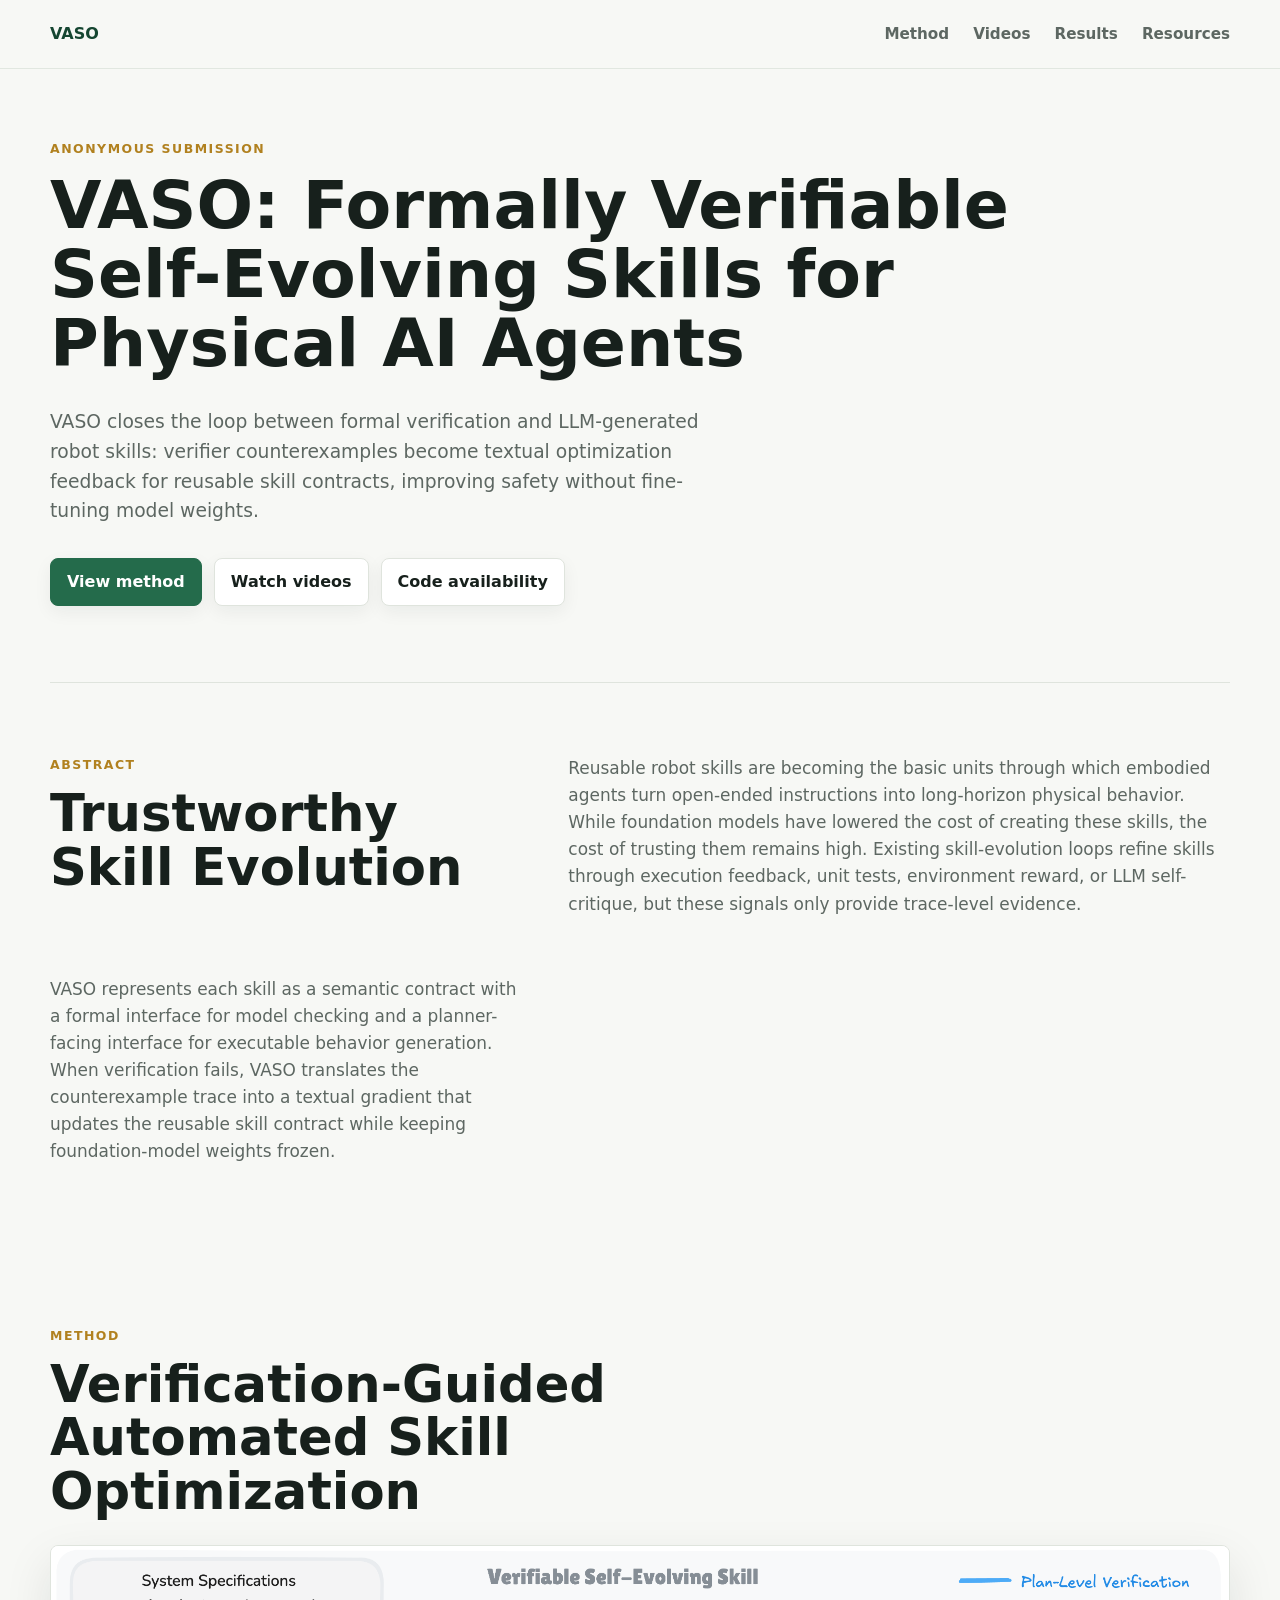
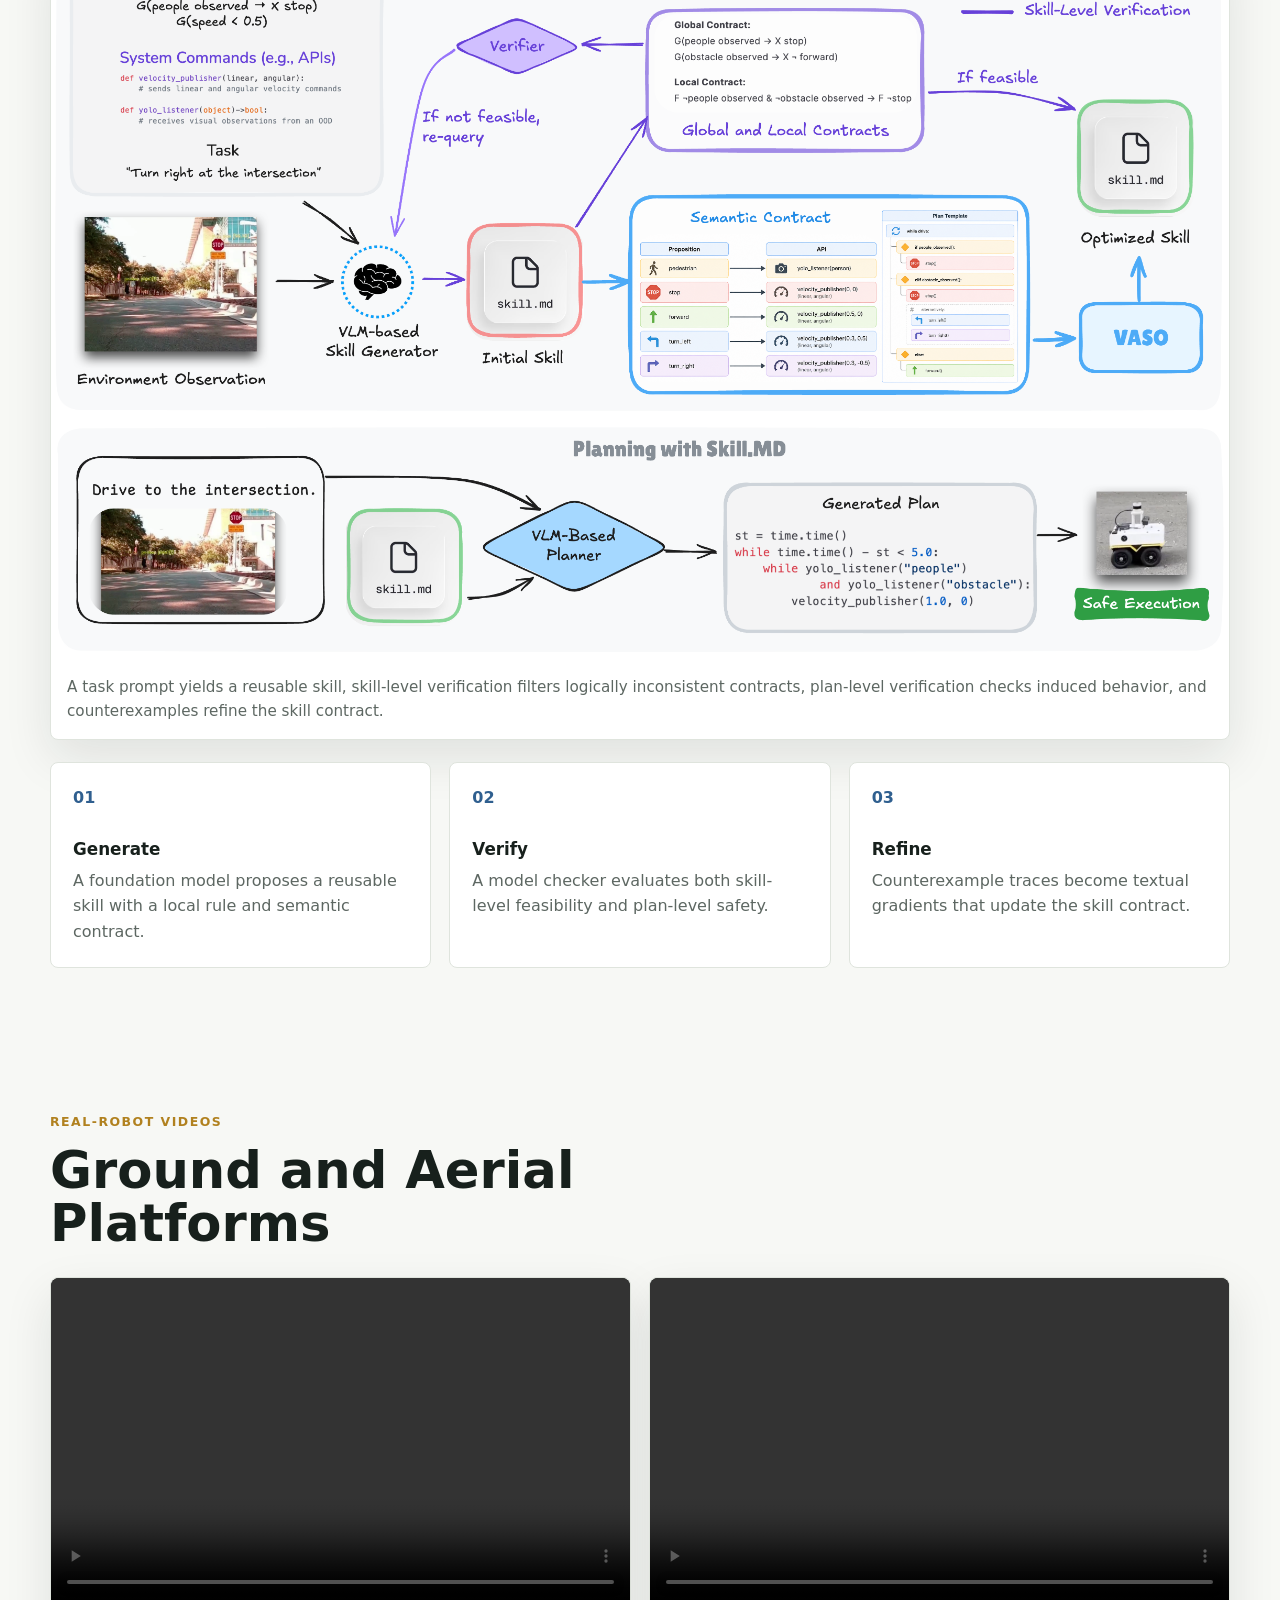
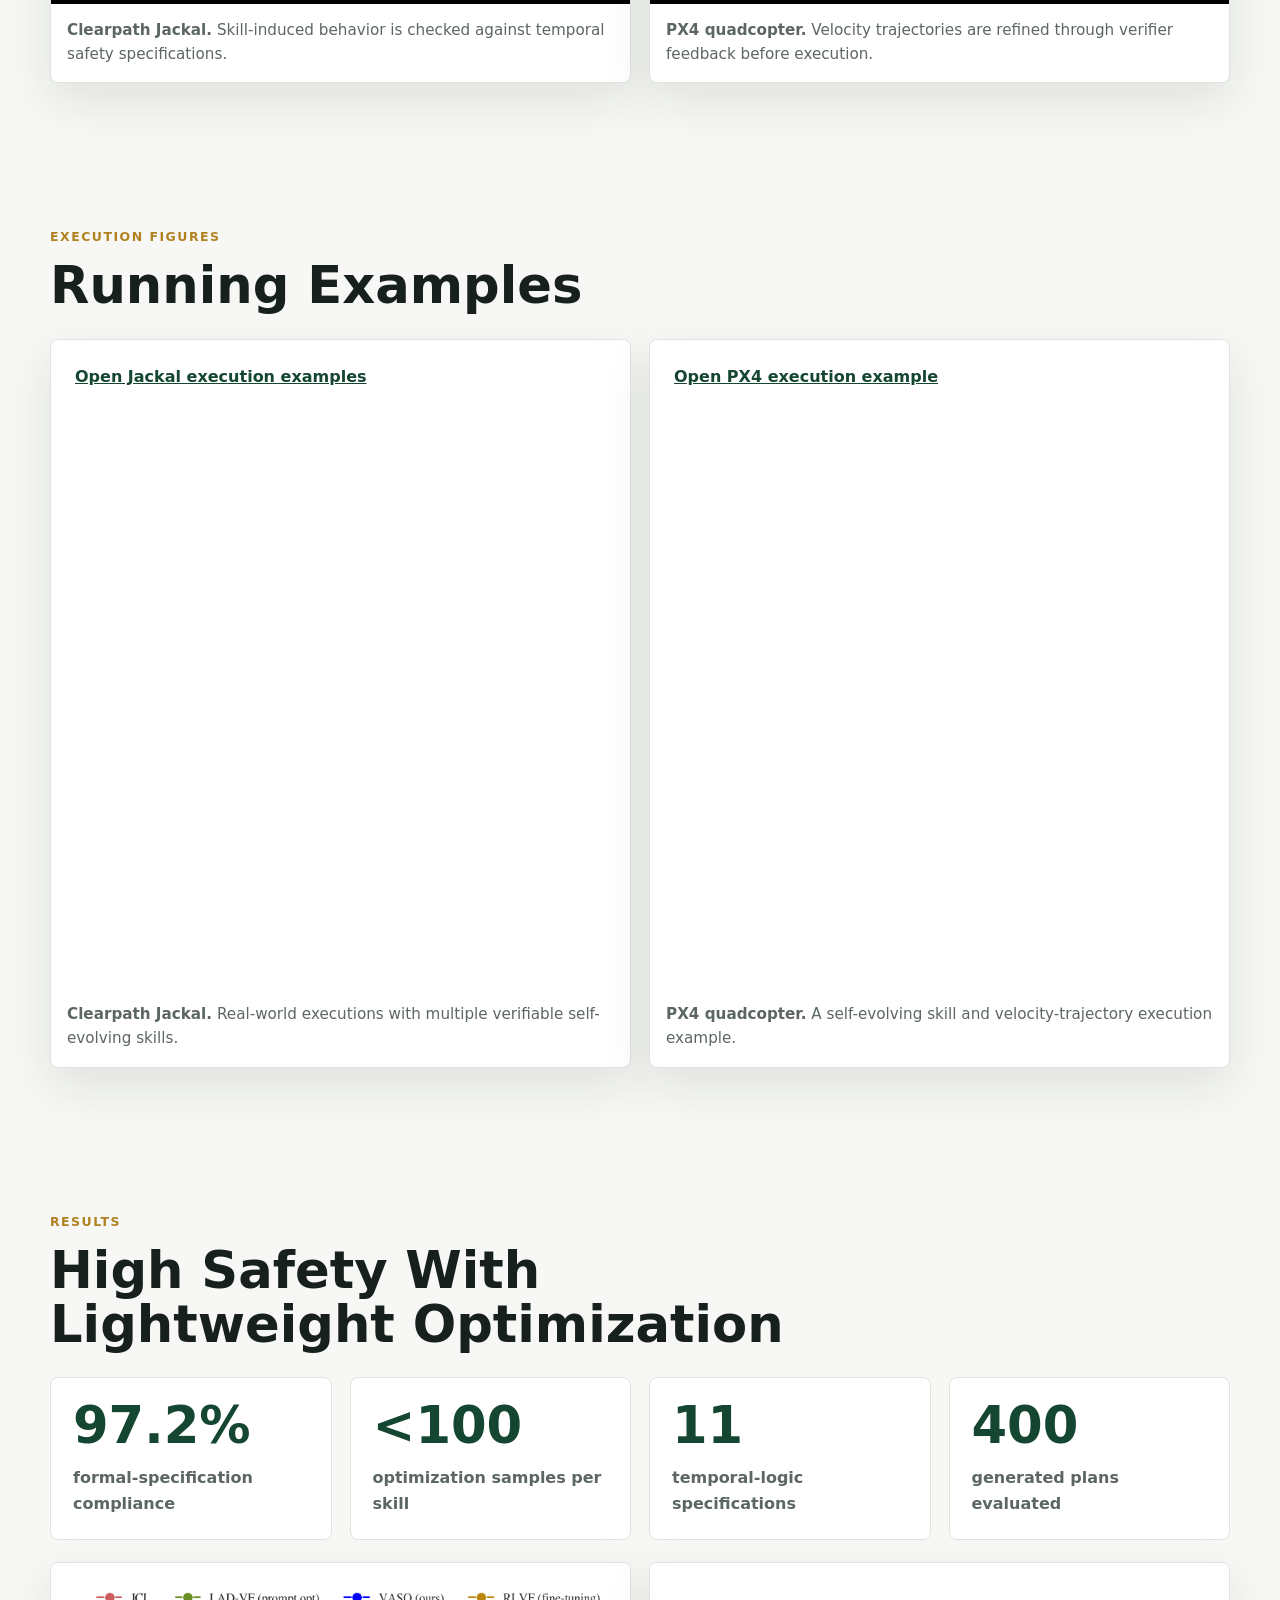
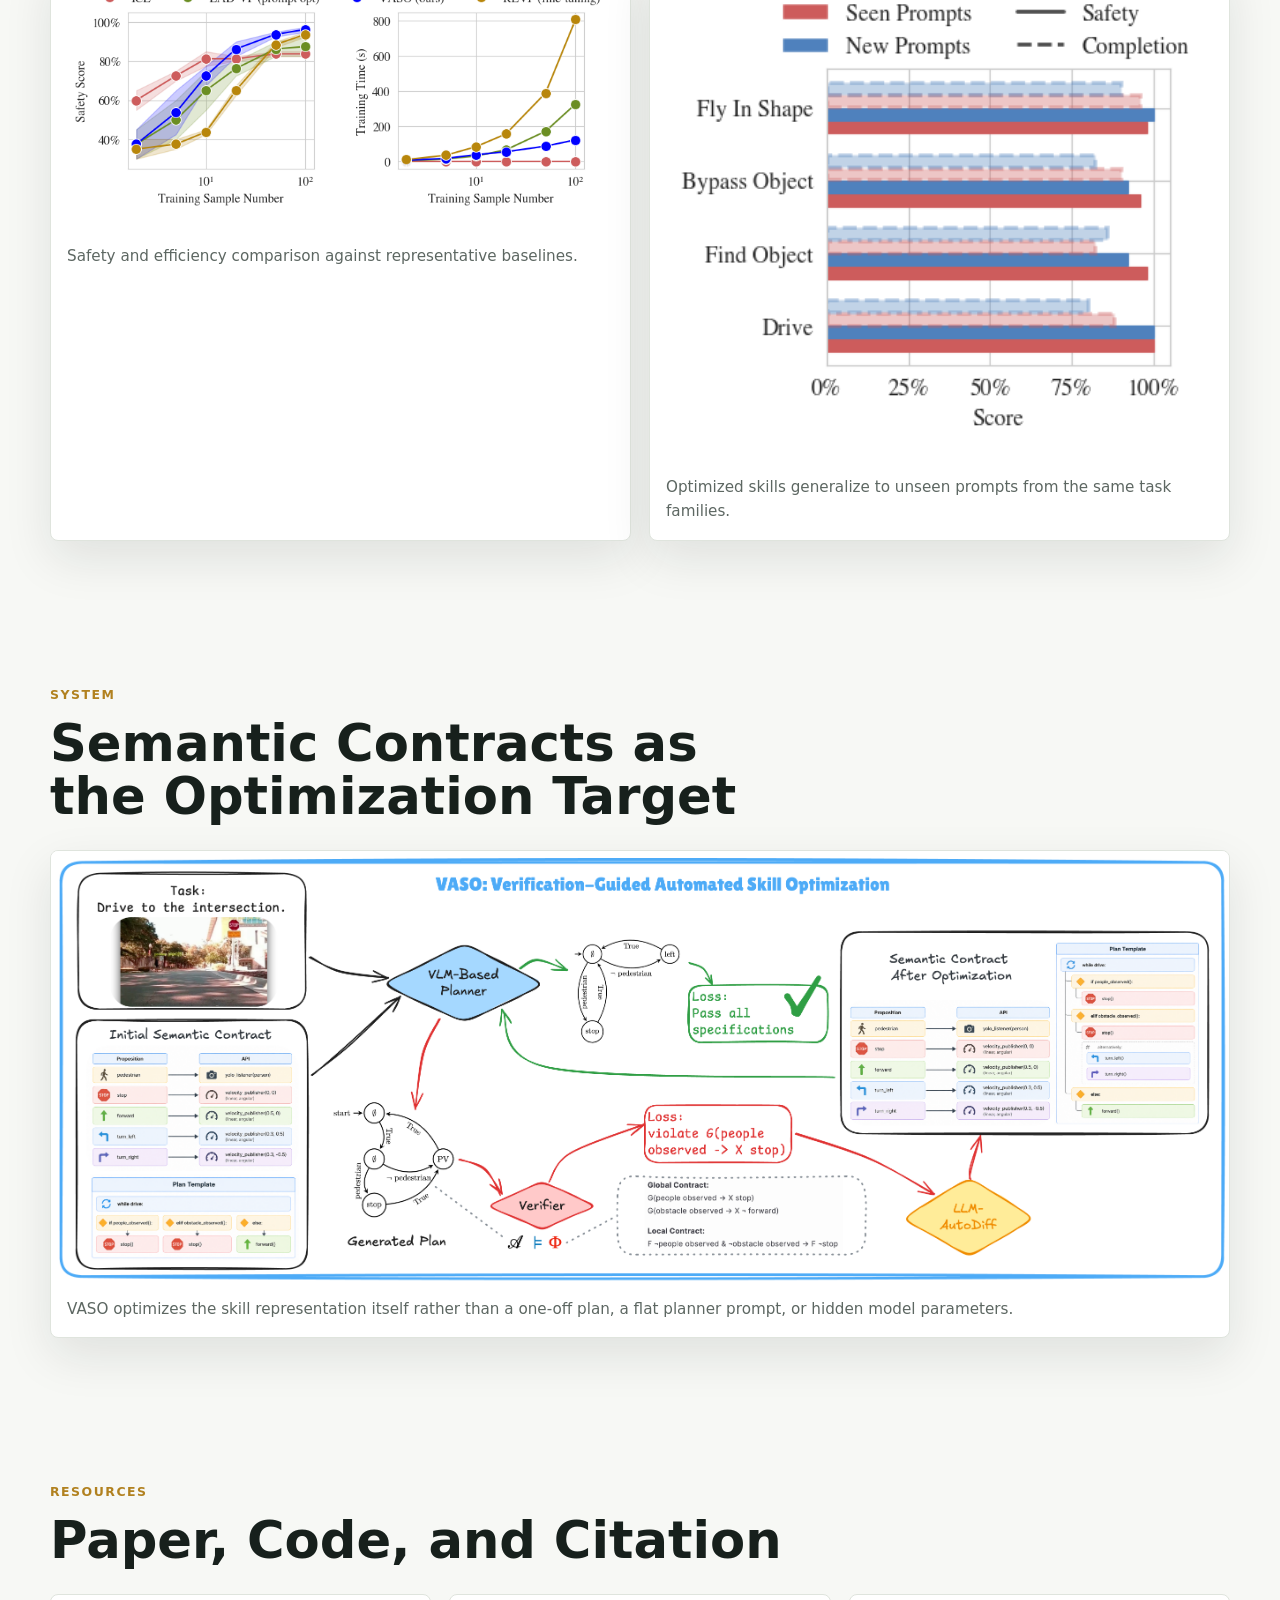
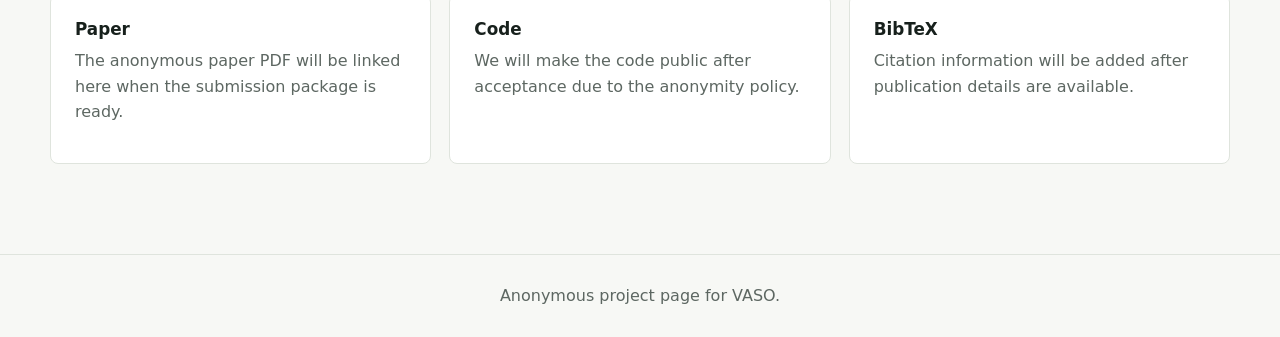
==== vaso-webpage/index.html @ 23abca08 "add vaso" ====
<!doctype html>
<html lang="en">
  <head>
    <meta charset="utf-8">
    <meta name="viewport" content="width=device-width, initial-scale=1">
    <meta name="description" content="Anonymous project page for VASO, a framework for formally verifiable self-evolving robot skills.">
    <title>VASO: Formally Verifiable Self-Evolving Skills</title>
    <link rel="stylesheet" href="styles.css">
  </head>
  <body>
    <header class="site-header">
      <nav class="nav" aria-label="Primary navigation">
        <a class="brand" href="#top">VASO</a>
        <div class="nav-links">
          <a href="#method">Method</a>
          <a href="#videos">Videos</a>
          <a href="#results">Results</a>
          <a href="#resources">Resources</a>
        </div>
      </nav>
    </header>

    <main id="top">
      <section class="hero section">
        <div class="hero-copy">
          <p class="eyebrow">Anonymous submission</p>
          <h1>VASO: Formally Verifiable Self-Evolving Skills for Physical AI Agents</h1>
          <p class="lead">
            VASO closes the loop between formal verification and LLM-generated robot skills:
            verifier counterexamples become textual optimization feedback for reusable skill
            contracts, improving safety without fine-tuning model weights.
          </p>
          <div class="actions" aria-label="Project resources">
            <a class="button primary" href="#method">View method</a>
            <a class="button" href="#videos">Watch videos</a>
            <a class="button" href="#resources">Code availability</a>
          </div>
        </div>
      </section>

      <section class="section abstract-section" aria-labelledby="abstract-title">
        <div class="section-heading">
          <p class="eyebrow">Abstract</p>
          <h2 id="abstract-title">Trustworthy Skill Evolution</h2>
        </div>
        <p>
          Reusable robot skills are becoming the basic units through which embodied agents turn
          open-ended instructions into long-horizon physical behavior. While foundation models
          have lowered the cost of creating these skills, the cost of trusting them remains high.
          Existing skill-evolution loops refine skills through execution feedback, unit tests,
          environment reward, or LLM self-critique, but these signals only provide trace-level
          evidence.
        </p>
        <p>
          VASO represents each skill as a semantic contract with a formal interface for model
          checking and a planner-facing interface for executable behavior generation. When
          verification fails, VASO translates the counterexample trace into a textual gradient
          that updates the reusable skill contract while keeping foundation-model weights frozen.
        </p>
      </section>

      <section id="method" class="section method-section" aria-labelledby="method-title">
        <div class="section-heading">
          <p class="eyebrow">Method</p>
          <h2 id="method-title">Verification-Guided Automated Skill Optimization</h2>
        </div>
        <figure class="wide-figure">
          <img src="Skill_Optimization/corl/figures/pipeline.png" alt="Overview of the VASO skill generation and verification pipeline.">
          <figcaption>
            A task prompt yields a reusable skill, skill-level verification filters logically
            inconsistent contracts, plan-level verification checks induced behavior, and
            counterexamples refine the skill contract.
          </figcaption>
        </figure>
        <div class="steps" aria-label="VASO workflow">
          <article>
            <span>01</span>
            <h3>Generate</h3>
            <p>A foundation model proposes a reusable skill with a local rule and semantic contract.</p>
          </article>
          <article>
            <span>02</span>
            <h3>Verify</h3>
            <p>A model checker evaluates both skill-level feasibility and plan-level safety.</p>
          </article>
          <article>
            <span>03</span>
            <h3>Refine</h3>
            <p>Counterexample traces become textual gradients that update the skill contract.</p>
          </article>
        </div>
      </section>

      <section id="videos" class="section video-section" aria-labelledby="videos-title">
        <div class="section-heading">
          <p class="eyebrow">Real-Robot Videos</p>
          <h2 id="videos-title">Ground and Aerial Platforms</h2>
        </div>
        <div class="video-grid">
          <figure>
            <video controls playsinline preload="metadata">
              <source src="Skill_Optimization/videos/jackal_camera_view.mp4" type="video/mp4">
            </video>
            <figcaption>
              <strong>Clearpath Jackal.</strong>
              Skill-induced behavior is checked against temporal safety specifications.
            </figcaption>
          </figure>
          <figure>
            <video controls playsinline preload="metadata">
              <source src="Skill_Optimization/videos/drone.mp4" type="video/mp4">
            </video>
            <figcaption>
              <strong>PX4 quadcopter.</strong>
              Velocity trajectories are refined through verifier feedback before execution.
            </figcaption>
          </figure>
        </div>
      </section>

      <section class="section execution-section" aria-labelledby="execution-title">
        <div class="section-heading">
          <p class="eyebrow">Execution Figures</p>
          <h2 id="execution-title">Running Examples</h2>
        </div>
        <div class="pdf-grid">
          <figure>
            <object
              data="Skill_Optimization/corl/figures/jackal-exe.pdf"
              type="application/pdf"
              aria-label="Jackal execution examples PDF">
              <a href="Skill_Optimization/corl/figures/jackal-exe.pdf">Open Jackal execution examples</a>
            </object>
            <figcaption>
              <strong>Clearpath Jackal.</strong>
              Real-world executions with multiple verifiable self-evolving skills.
            </figcaption>
          </figure>
          <figure>
            <object
              data="Skill_Optimization/corl/figures/px4-exe.pdf"
              type="application/pdf"
              aria-label="PX4 execution example PDF">
              <a href="Skill_Optimization/corl/figures/px4-exe.pdf">Open PX4 execution example</a>
            </object>
            <figcaption>
              <strong>PX4 quadcopter.</strong>
              A self-evolving skill and velocity-trajectory execution example.
            </figcaption>
          </figure>
        </div>
      </section>

      <section id="results" class="section results-section" aria-labelledby="results-title">
        <div class="section-heading">
          <p class="eyebrow">Results</p>
          <h2 id="results-title">High Safety With Lightweight Optimization</h2>
        </div>
        <div class="metrics" aria-label="Key quantitative results">
          <article>
            <strong>97.2%</strong>
            <span>formal-specification compliance</span>
          </article>
          <article>
            <strong>&lt;100</strong>
            <span>optimization samples per skill</span>
          </article>
          <article>
            <strong>11</strong>
            <span>temporal-logic specifications</span>
          </article>
          <article>
            <strong>400</strong>
            <span>generated plans evaluated</span>
          </article>
        </div>
        <div class="figure-grid">
          <figure>
            <img src="Skill_Optimization/corl/figures/size-time-acc.png" alt="Comparison of safety score, training time, and sample usage across methods.">
            <figcaption>Safety and efficiency comparison against representative baselines.</figcaption>
          </figure>
          <figure>
            <img src="Skill_Optimization/corl/figures/gen.png" alt="Seen and unseen task performance comparison.">
            <figcaption>Optimized skills generalize to unseen prompts from the same task families.</figcaption>
          </figure>
        </div>
      </section>

      <section class="section figure-section" aria-labelledby="system-title">
        <div class="section-heading">
          <p class="eyebrow">System</p>
          <h2 id="system-title">Semantic Contracts as the Optimization Target</h2>
        </div>
        <figure class="wide-figure">
          <img src="Skill_Optimization/corl/figures/vaso.png" alt="Detailed VASO system diagram showing plan verification and semantic contract refinement.">
          <figcaption>
            VASO optimizes the skill representation itself rather than a one-off plan, a flat
            planner prompt, or hidden model parameters.
          </figcaption>
        </figure>
      </section>

      <section id="resources" class="section resources-section" aria-labelledby="resources-title">
        <div class="section-heading">
          <p class="eyebrow">Resources</p>
          <h2 id="resources-title">Paper, Code, and Citation</h2>
        </div>
        <div class="resource-list">
          <article>
            <h3>Paper</h3>
            <p>The anonymous paper PDF will be linked here when the submission package is ready.</p>
          </article>
          <article>
            <h3>Code</h3>
            <p>We will make the code public after acceptance due to the anonymity policy.</p>
          </article>
          <article>
            <h3>BibTeX</h3>
            <p>Citation information will be added after publication details are available.</p>
          </article>
        </div>
      </section>
    </main>

    <footer class="footer">
      <p>Anonymous project page for VASO.</p>
    </footer>
  </body>
</html>
---- vaso-webpage/styles.css ----
:root {
  color-scheme: light;
  --bg: #f7f8f5;
  --panel: #ffffff;
  --ink: #17201c;
  --muted: #5d6762;
  --line: #dfe4dd;
  --green: #246b4b;
  --green-dark: #154631;
  --blue: #2f5f8f;
  --gold: #b1811f;
  --shadow: 0 18px 48px rgba(23, 32, 28, 0.1);
  font-family:
    Inter, ui-sans-serif, system-ui, -apple-system, BlinkMacSystemFont, "Segoe UI",
    sans-serif;
}

* {
  box-sizing: border-box;
}

html {
  scroll-behavior: smooth;
}

body {
  margin: 0;
  background: var(--bg);
  color: var(--ink);
  line-height: 1.6;
}

img,
video {
  display: block;
  max-width: 100%;
}

a {
  color: inherit;
  text-decoration: none;
}

.site-header {
  position: sticky;
  top: 0;
  z-index: 10;
  border-bottom: 1px solid rgba(223, 228, 221, 0.88);
  background: rgba(247, 248, 245, 0.92);
  backdrop-filter: blur(16px);
}

.nav {
  display: flex;
  align-items: center;
  justify-content: space-between;
  width: min(1180px, calc(100% - 40px));
  height: 68px;
  margin: 0 auto;
}

.brand {
  color: var(--green-dark);
  font-weight: 800;
  letter-spacing: 0;
}

.nav-links {
  display: flex;
  gap: 24px;
  color: var(--muted);
  font-size: 0.95rem;
  font-weight: 600;
}

.nav-links a:hover,
.nav-links a:focus-visible {
  color: var(--green-dark);
}

.section {
  width: min(1180px, calc(100% - 40px));
  margin: 0 auto;
  padding: 72px 0;
}

.hero {
  min-height: auto;
  padding-top: 70px;
  padding-bottom: 76px;
}

.hero-copy {
  max-width: 1040px;
}

.eyebrow {
  margin: 0 0 12px;
  color: var(--gold);
  font-size: 0.78rem;
  font-weight: 800;
  letter-spacing: 0.12em;
  text-transform: uppercase;
}

h1,
h2,
h3,
p {
  overflow-wrap: anywhere;
}

h1 {
  max-width: 100%;
  margin: 0;
  font-size: clamp(2.75rem, 5.2vw, 4.85rem);
  line-height: 1.04;
  letter-spacing: 0;
}

h2 {
  margin: 0;
  font-size: clamp(2rem, 4vw, 3.35rem);
  line-height: 1.05;
  letter-spacing: 0;
}

h3 {
  margin: 0 0 8px;
  font-size: 1.05rem;
  line-height: 1.25;
}

.lead {
  max-width: 670px;
  margin: 28px 0 0;
  color: var(--muted);
  font-size: 1.17rem;
}

.actions {
  display: flex;
  flex-wrap: wrap;
  gap: 12px;
  margin-top: 32px;
}

.button {
  display: inline-flex;
  align-items: center;
  min-height: 44px;
  border: 1px solid var(--line);
  border-radius: 8px;
  padding: 10px 16px;
  background: var(--panel);
  color: var(--ink);
  font-weight: 750;
  box-shadow: 0 6px 18px rgba(23, 32, 28, 0.06);
}

.button.primary {
  border-color: var(--green);
  background: var(--green);
  color: #fff;
}

.button:hover,
.button:focus-visible {
  transform: translateY(-1px);
}

.video-grid,
.figure-grid,
.pdf-grid,
.resource-list,
.steps,
.metrics {
  display: grid;
  gap: 18px;
}

figure {
  margin: 0;
}

.video-grid figure,
.figure-grid figure,
.pdf-grid figure,
.wide-figure,
.steps article,
.metrics article,
.resource-list article {
  border: 1px solid var(--line);
  border-radius: 8px;
  background: var(--panel);
  box-shadow: var(--shadow);
}

.video-grid video {
  width: 100%;
  aspect-ratio: 16 / 9;
  background: #0f1512;
  object-fit: cover;
  border-radius: 8px 8px 0 0;
}

figcaption {
  padding: 14px 16px 16px;
  color: var(--muted);
  font-size: 0.95rem;
}

.section-heading {
  max-width: 760px;
  margin-bottom: 26px;
}

.abstract-section {
  display: grid;
  grid-template-columns: 0.72fr 1fr;
  gap: 42px;
  border-top: 1px solid var(--line);
}

.abstract-section p:not(.eyebrow) {
  margin: 0 0 16px;
  color: var(--muted);
  font-size: 1.06rem;
}

.wide-figure {
  overflow: hidden;
}

.wide-figure img {
  width: 100%;
  background: #fff;
}

.steps {
  grid-template-columns: repeat(3, minmax(0, 1fr));
  margin-top: 22px;
}

.steps article {
  padding: 22px;
  box-shadow: none;
}

.steps span {
  display: block;
  margin-bottom: 28px;
  color: var(--blue);
  font-weight: 850;
}

.steps p,
.resource-list p {
  margin: 0;
  color: var(--muted);
}

.video-grid,
.figure-grid,
.pdf-grid {
  grid-template-columns: repeat(2, minmax(0, 1fr));
}

.pdf-grid figure {
  overflow: hidden;
}

.pdf-grid object {
  display: block;
  width: 100%;
  height: min(72vh, 720px);
  min-height: 520px;
  border: 0;
  background: #fff;
  border-radius: 8px 8px 0 0;
}

.pdf-grid object a {
  display: block;
  padding: 24px;
  color: var(--green-dark);
  font-weight: 800;
  text-decoration: underline;
}

.metrics {
  grid-template-columns: repeat(4, minmax(0, 1fr));
  margin-bottom: 22px;
}

.metrics article {
  min-height: 154px;
  padding: 22px;
  box-shadow: none;
}

.metrics strong {
  display: block;
  color: var(--green-dark);
  font-size: clamp(2rem, 4vw, 3.5rem);
  line-height: 1;
}

.metrics span {
  display: block;
  margin-top: 14px;
  color: var(--muted);
  font-weight: 700;
}

.figure-grid figure {
  overflow: hidden;
}

.figure-grid img {
  width: 100%;
  min-height: 240px;
  object-fit: contain;
  padding: 18px;
  background: #fff;
}

.resources-section {
  padding-bottom: 90px;
}

.resource-list {
  grid-template-columns: repeat(3, minmax(0, 1fr));
}

.resource-list article {
  min-height: 170px;
  padding: 24px;
  box-shadow: none;
}

.footer {
  border-top: 1px solid var(--line);
  padding: 28px 20px;
  color: var(--muted);
  text-align: center;
}

.footer p {
  margin: 0;
}

@media (max-width: 980px) {
  .abstract-section {
    grid-template-columns: 1fr;
  }

  .metrics,
  .steps {
    grid-template-columns: repeat(2, minmax(0, 1fr));
  }
}

@media (max-width: 720px) {
  .nav {
    width: min(100% - 28px, 1180px);
  }

  .nav-links {
    display: none;
  }

  .section {
    width: min(100% - 28px, 1180px);
    padding: 52px 0;
  }

  .hero {
    padding-top: 36px;
    padding-bottom: 52px;
  }

  h1 {
    font-size: 2.45rem;
  }

  .lead {
    font-size: 1.04rem;
  }

  .actions {
    display: grid;
    grid-template-columns: 1fr;
  }

  .button {
    justify-content: center;
  }

  .video-grid,
  .figure-grid,
  .pdf-grid,
  .resource-list,
  .metrics,
  .steps {
    grid-template-columns: 1fr;
  }

  .pdf-grid object {
    height: 68vh;
    min-height: 430px;
  }

  .metrics article {
    min-height: 128px;
  }
}
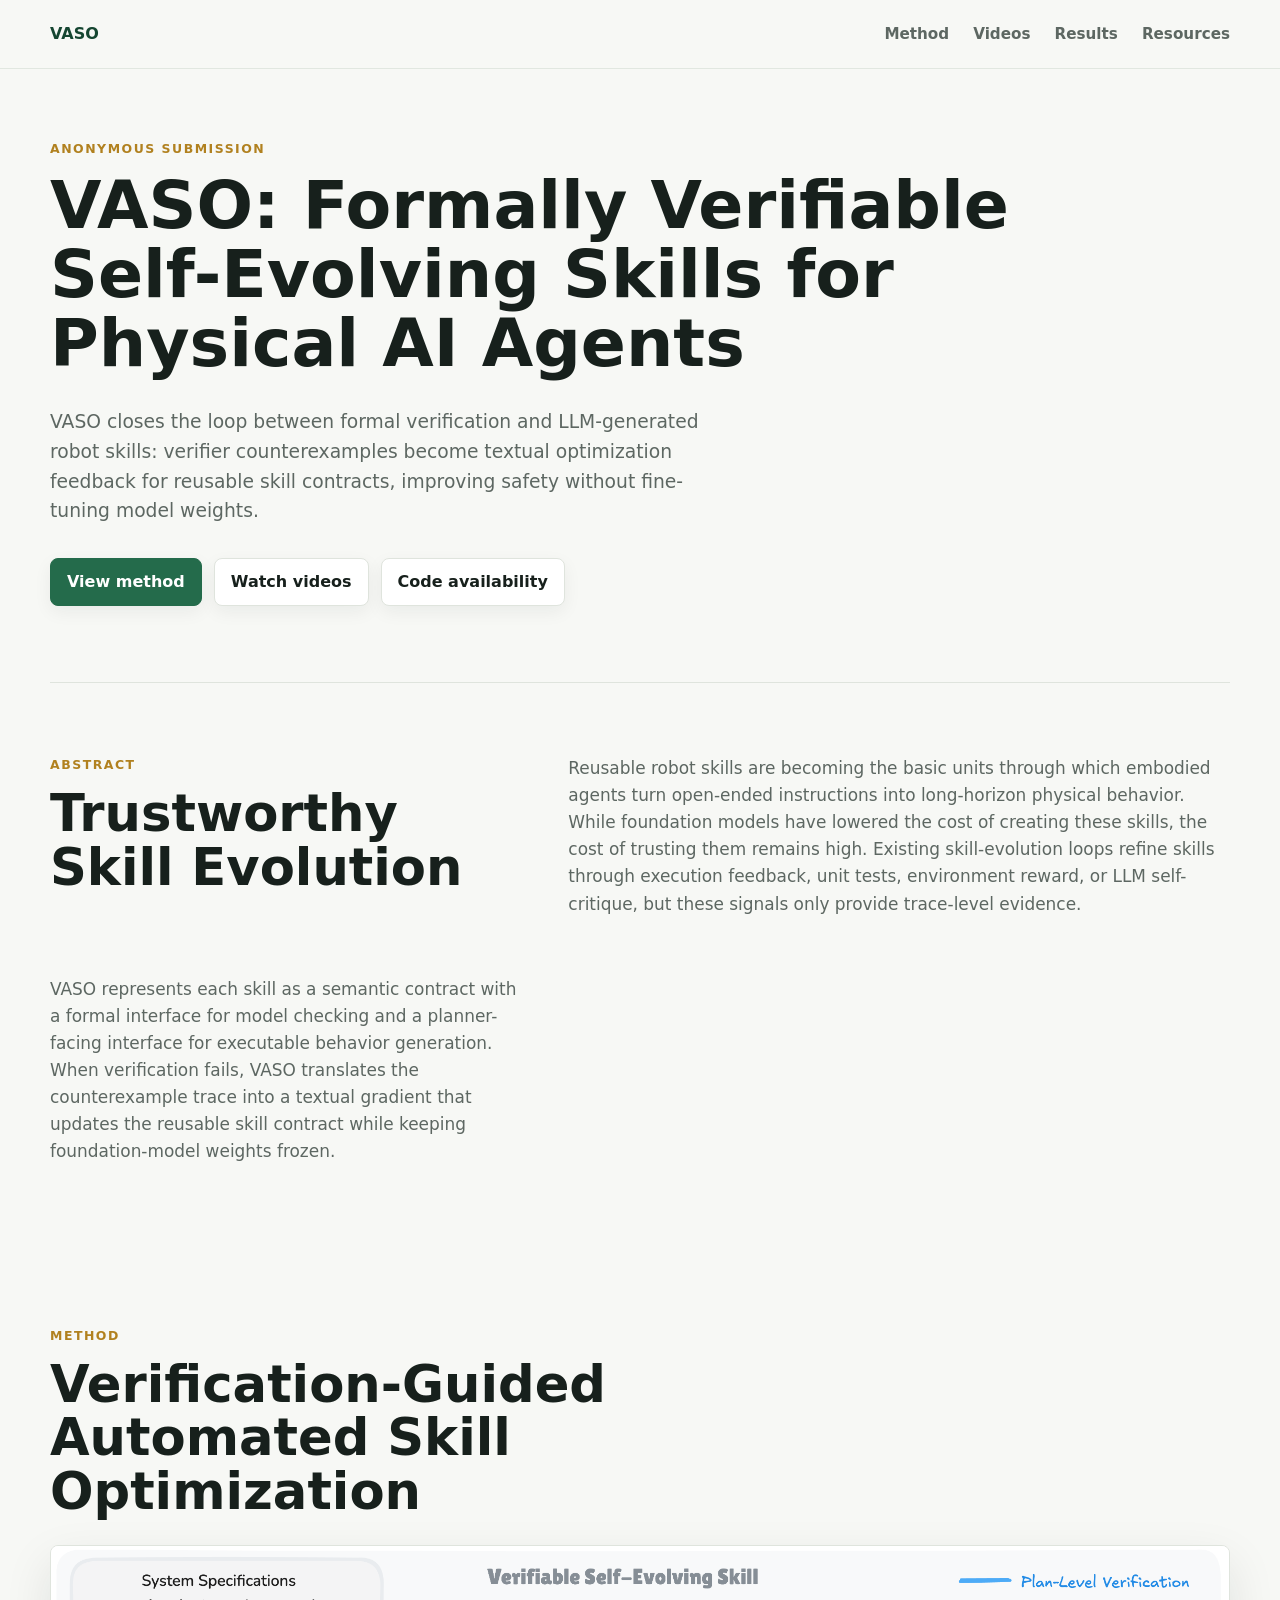
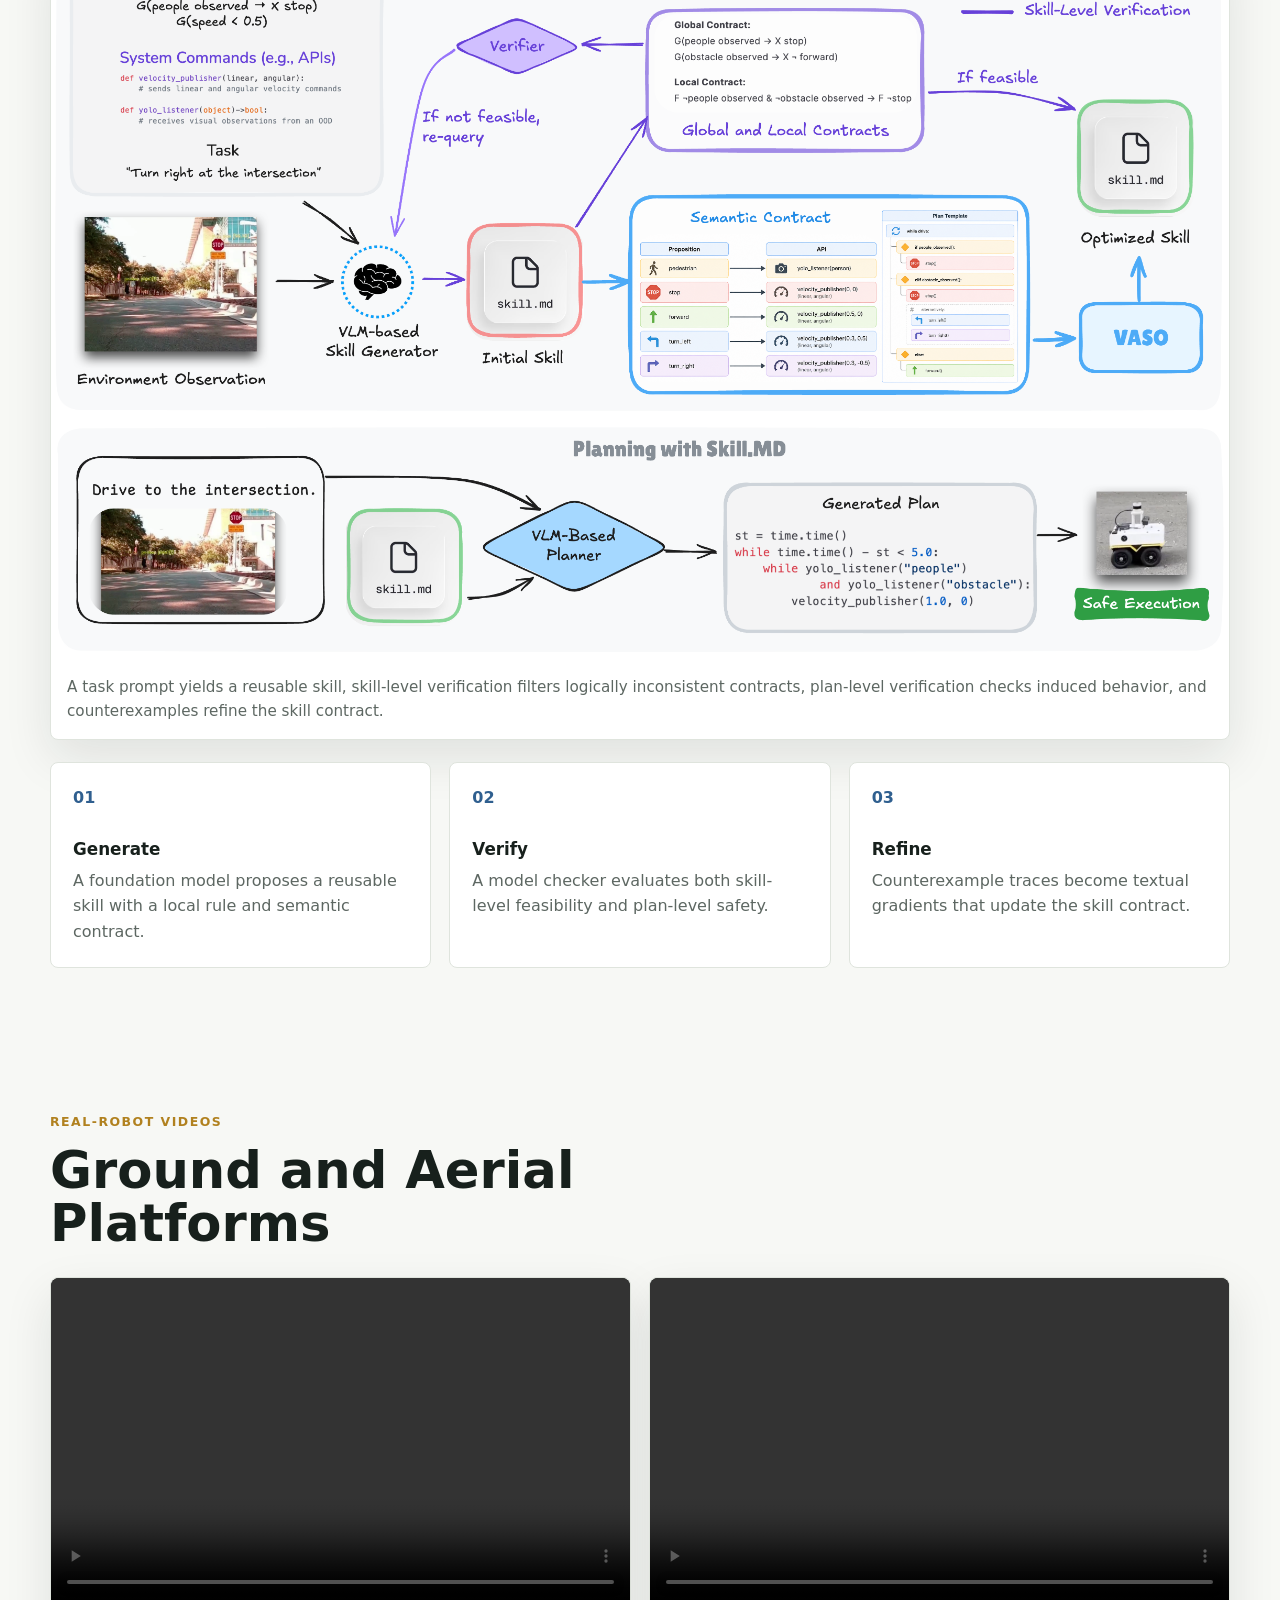
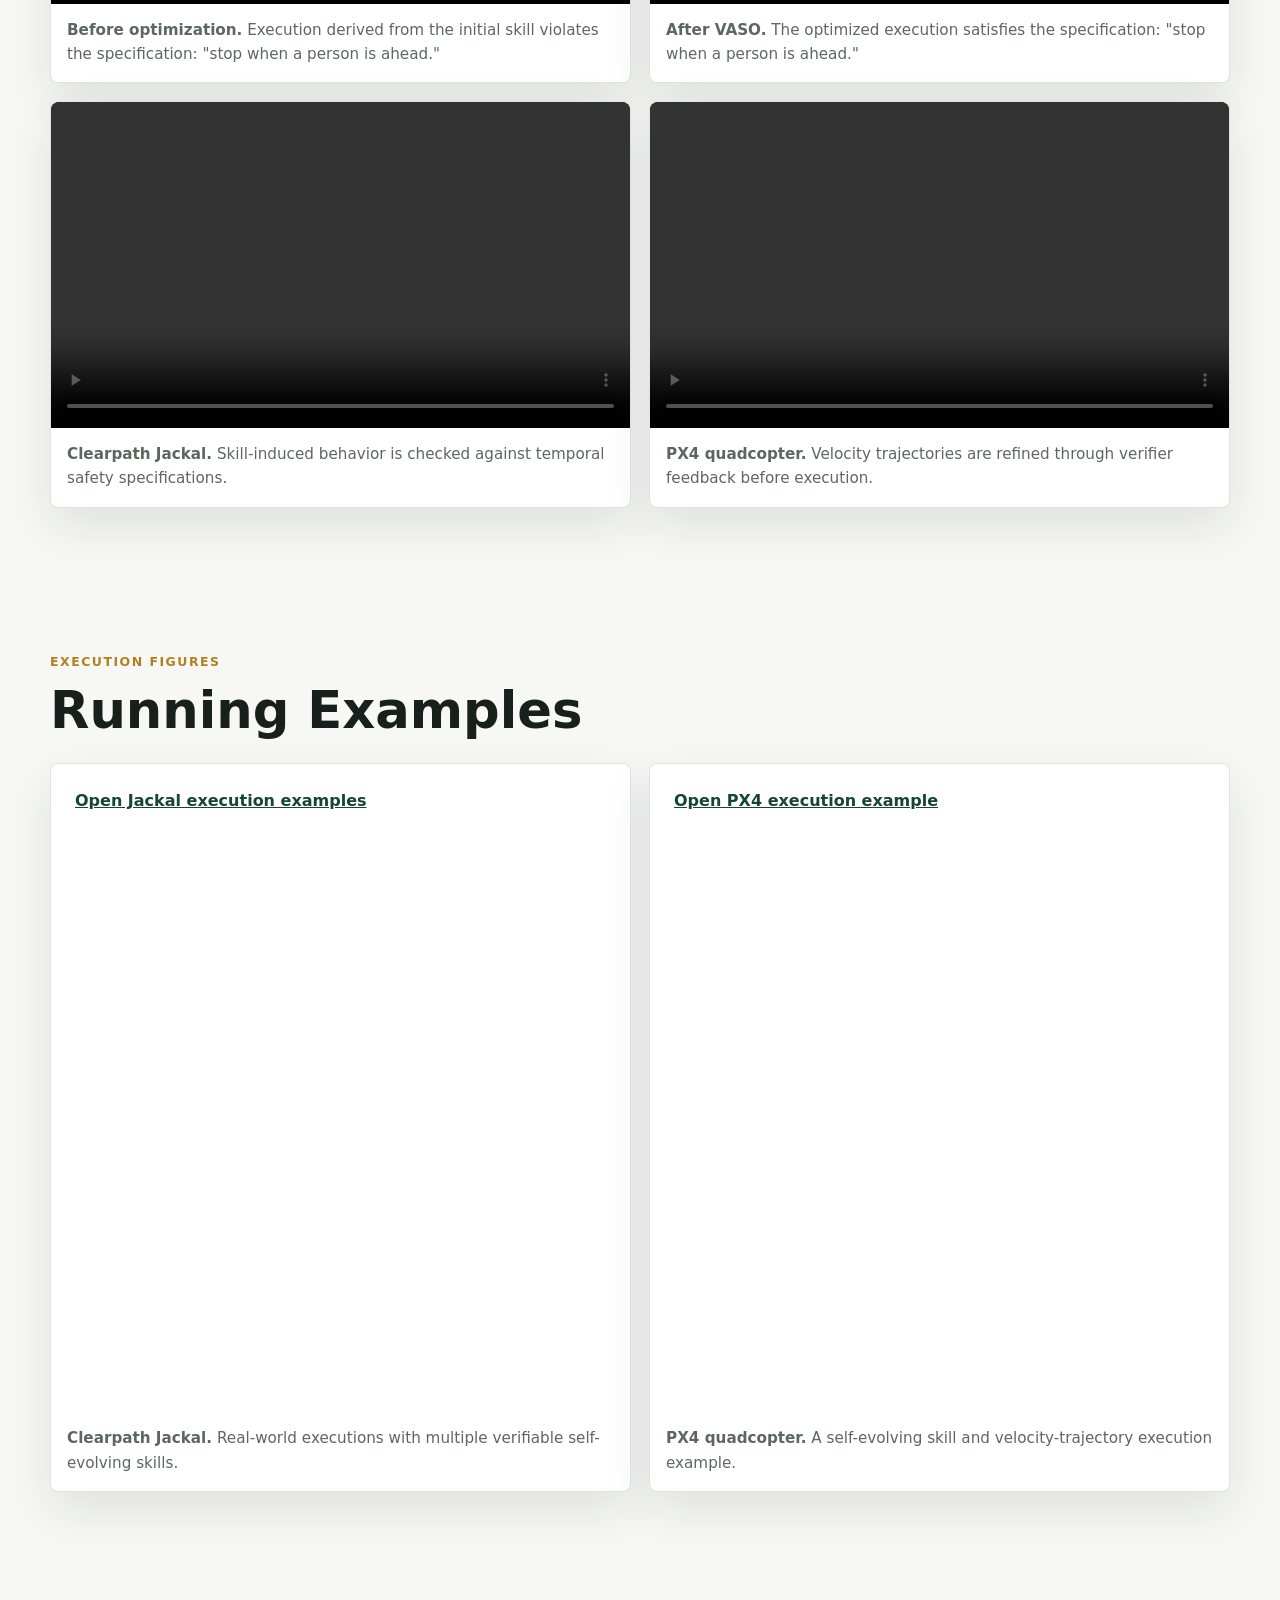
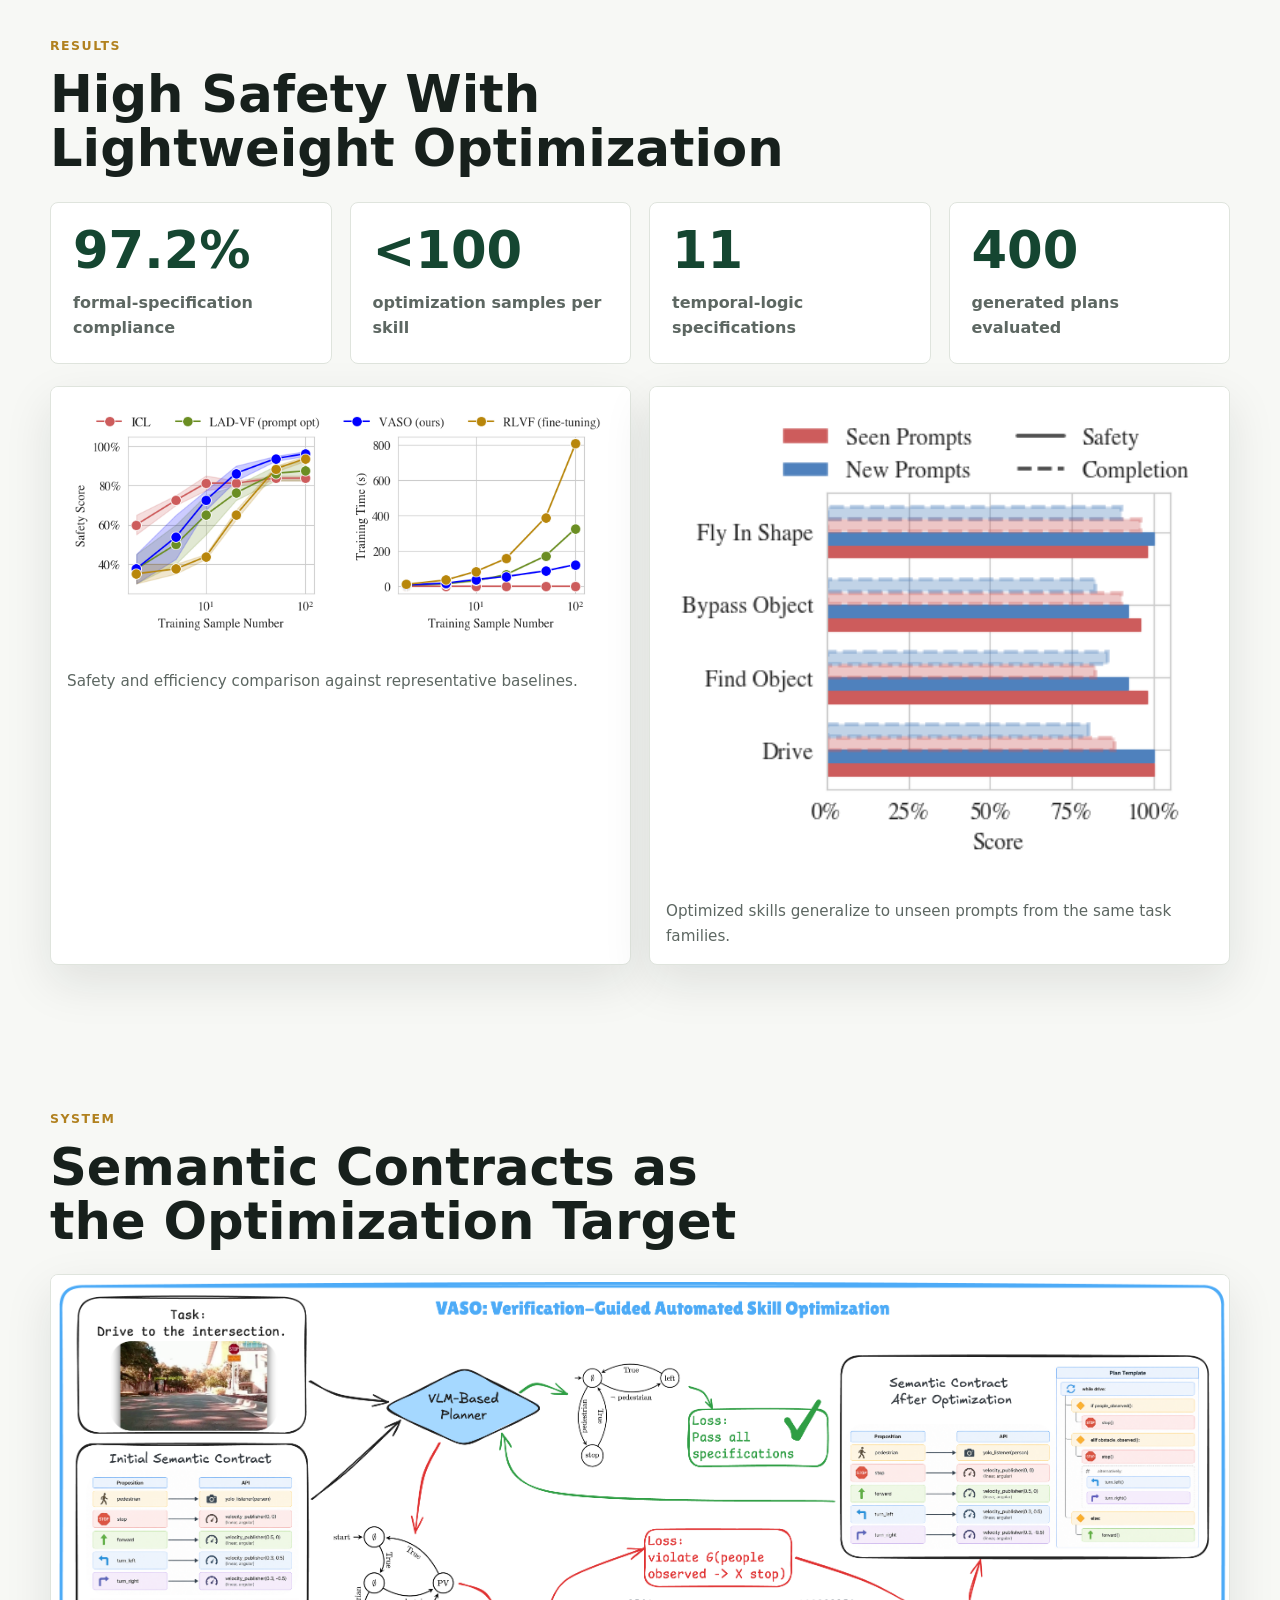
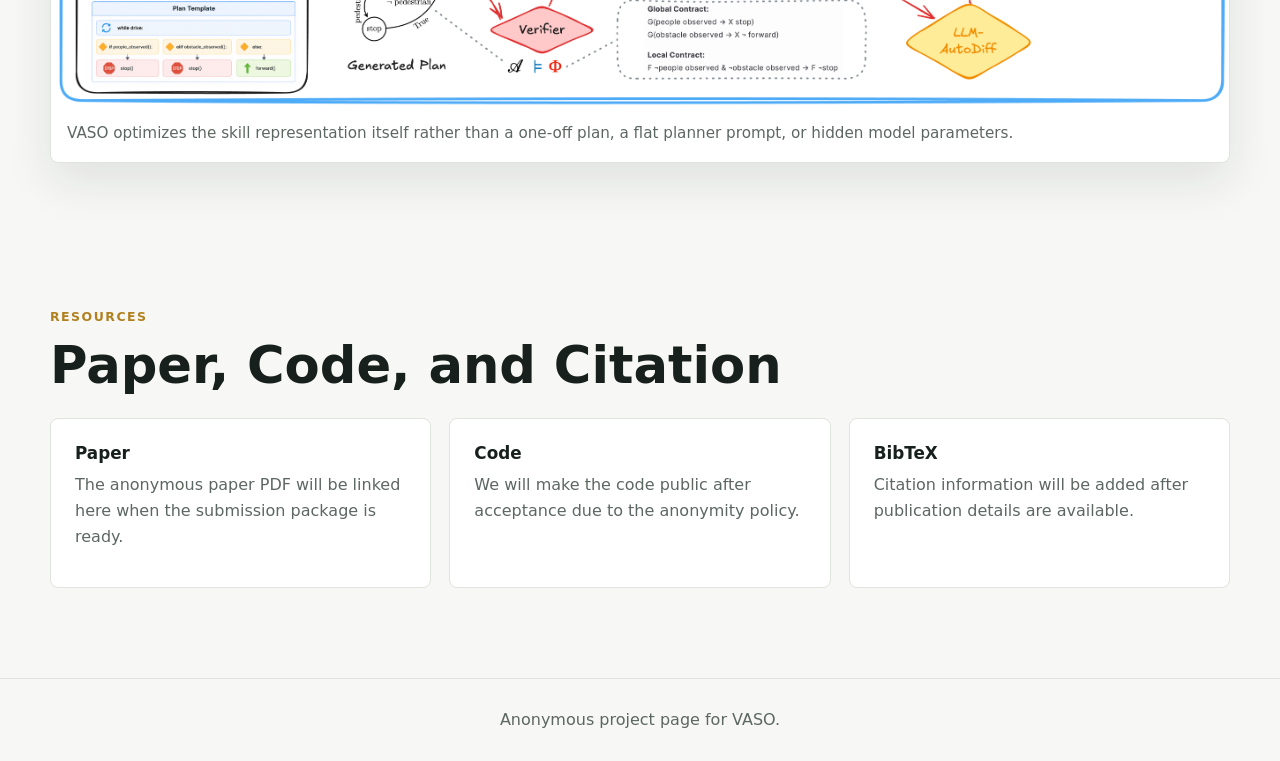
==== commit 2365d828: "Add files via upload" ====
--- a/vaso-webpage/index.html
+++ b/vaso-webpage/index.html
@@ -99,6 +99,26 @@
         <div class="video-grid">
           <figure>
             <video controls playsinline preload="metadata">
+              <source src="Skill_Optimization/videos/indoor_demo_third_view_fail.mp4" type="video/mp4">
+            </video>
+            <figcaption>
+              <strong>Before optimization.</strong>
+              Execution derived from the initial skill violates the specification:
+              "stop when a person is ahead."
+            </figcaption>
+          </figure>
+          <figure>
+            <video controls playsinline preload="metadata">
+              <source src="Skill_Optimization/videos/indoor_demo_third_view_succ.mp4" type="video/mp4">
+            </video>
+            <figcaption>
+              <strong>After VASO.</strong>
+              The optimized execution satisfies the specification:
+              "stop when a person is ahead."
+            </figcaption>
+          </figure>
+          <figure>
+            <video controls playsinline preload="metadata">
               <source src="Skill_Optimization/videos/jackal_camera_view.mp4" type="video/mp4">
             </video>
             <figcaption>
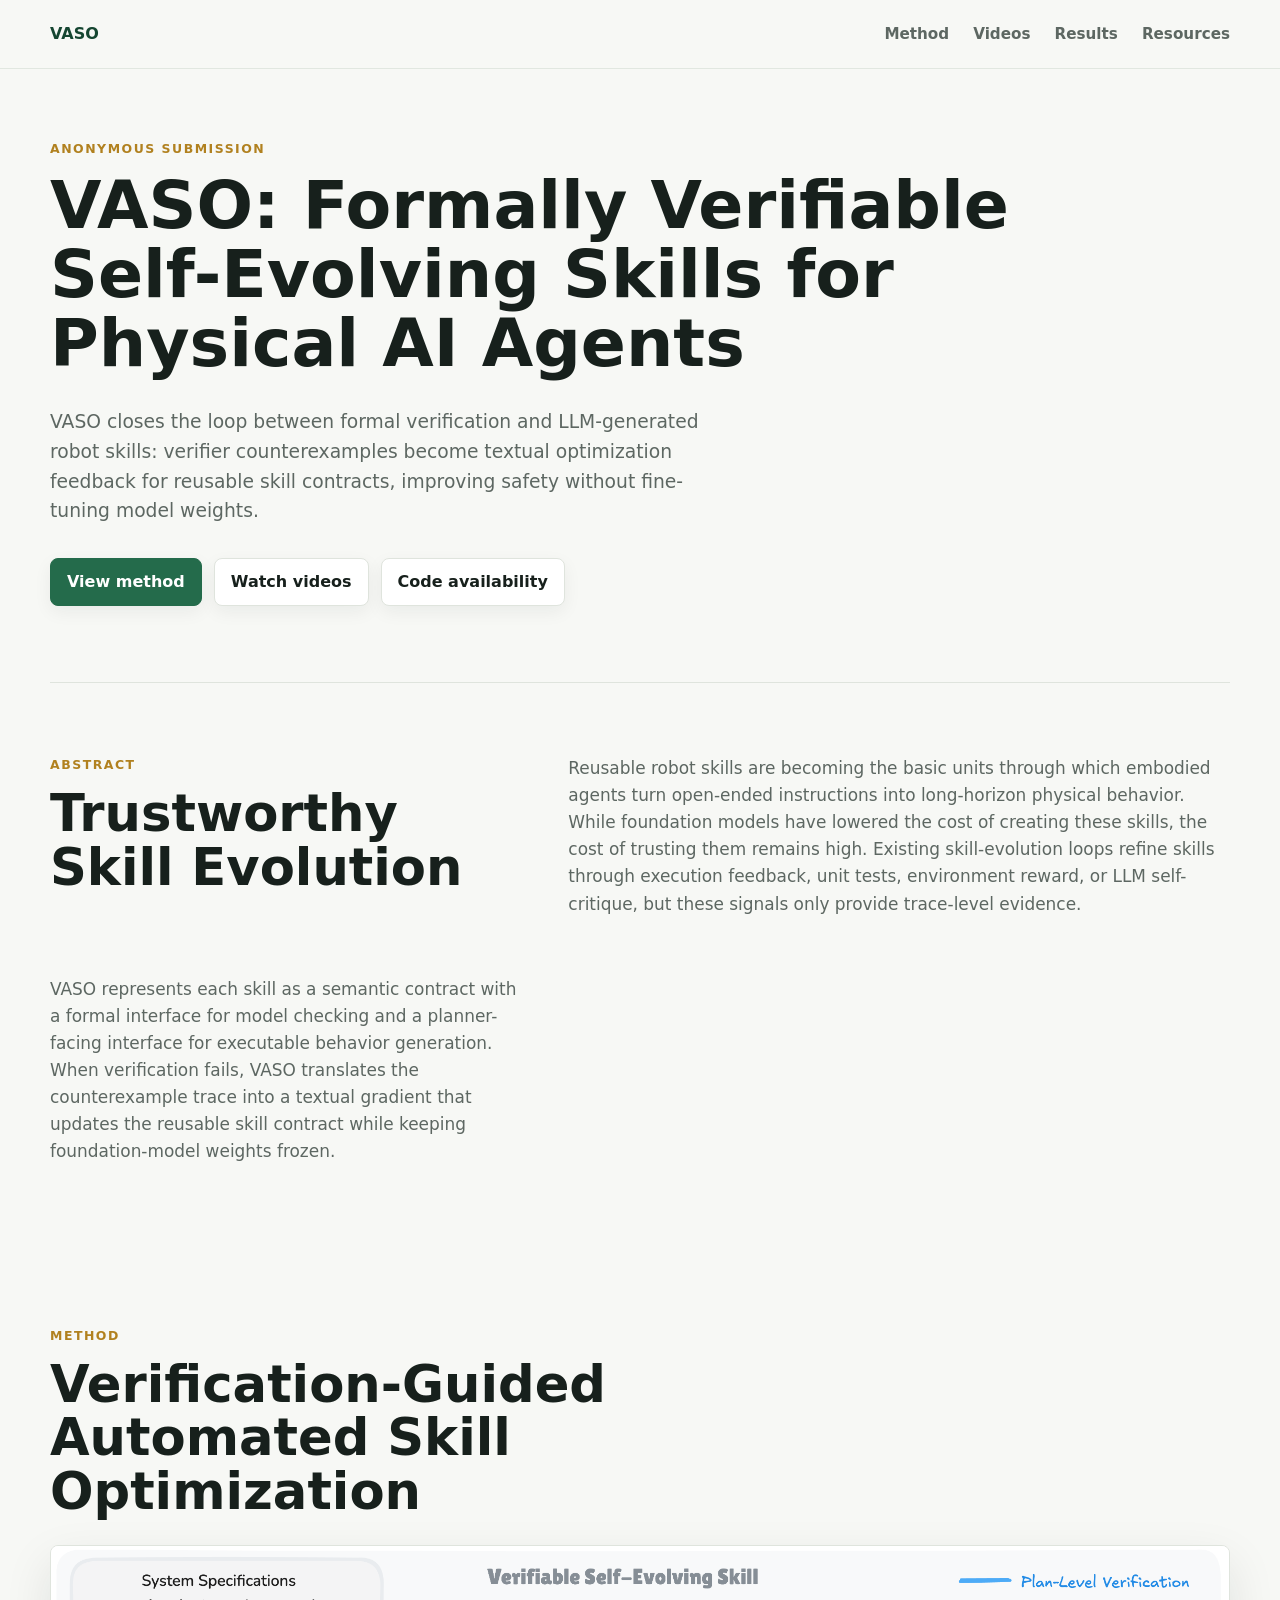
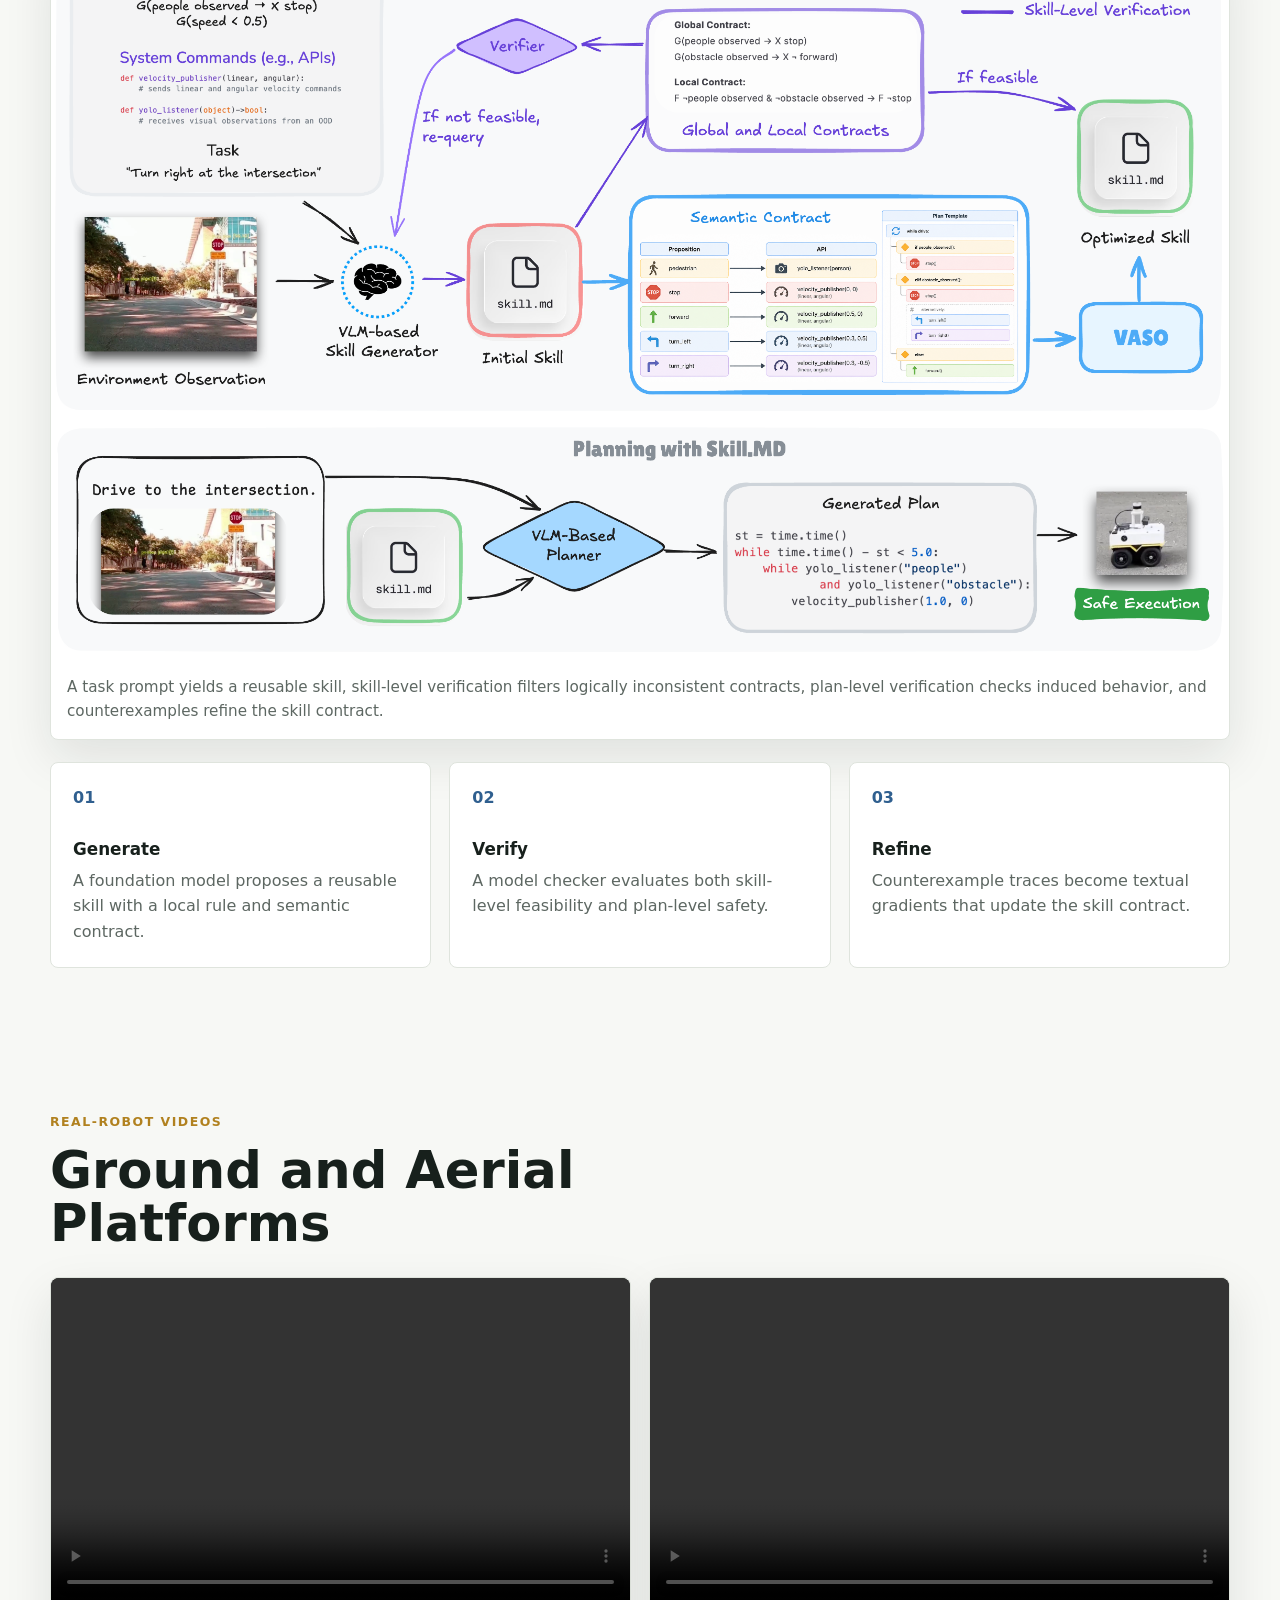
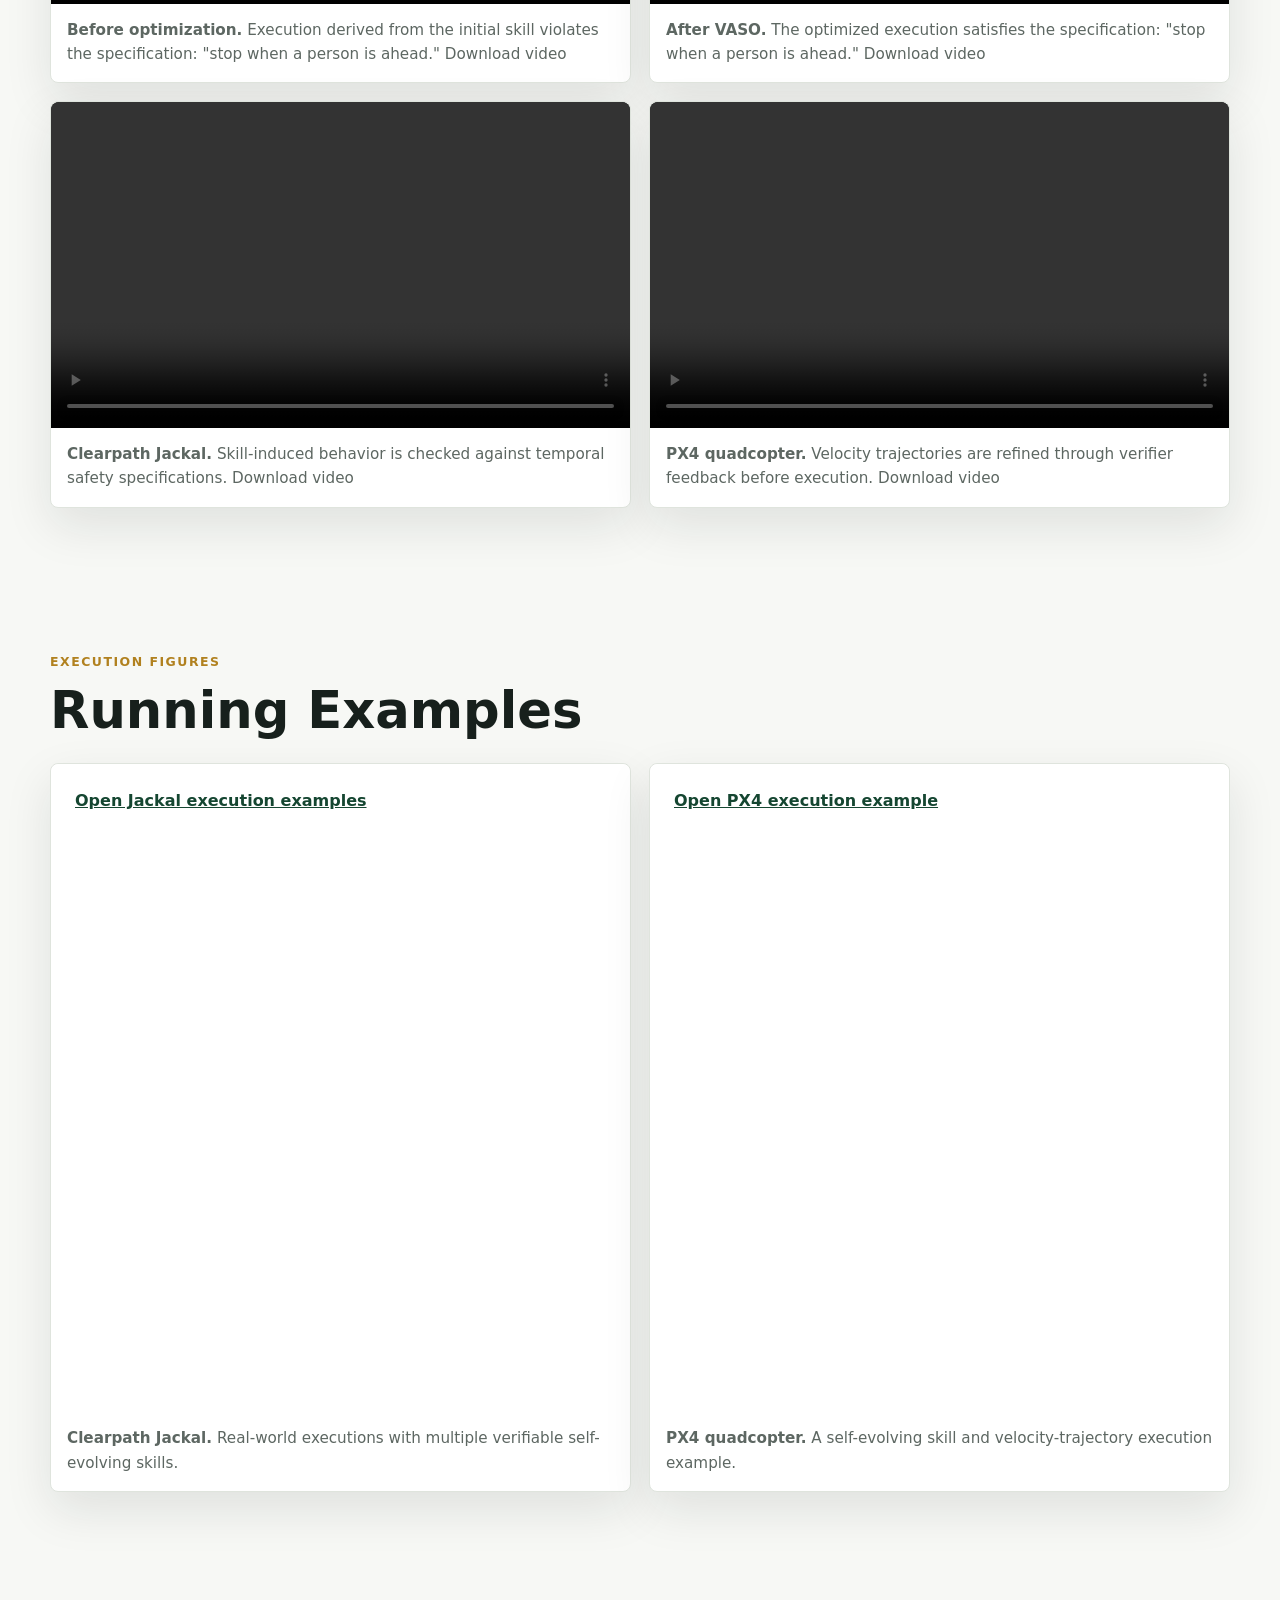
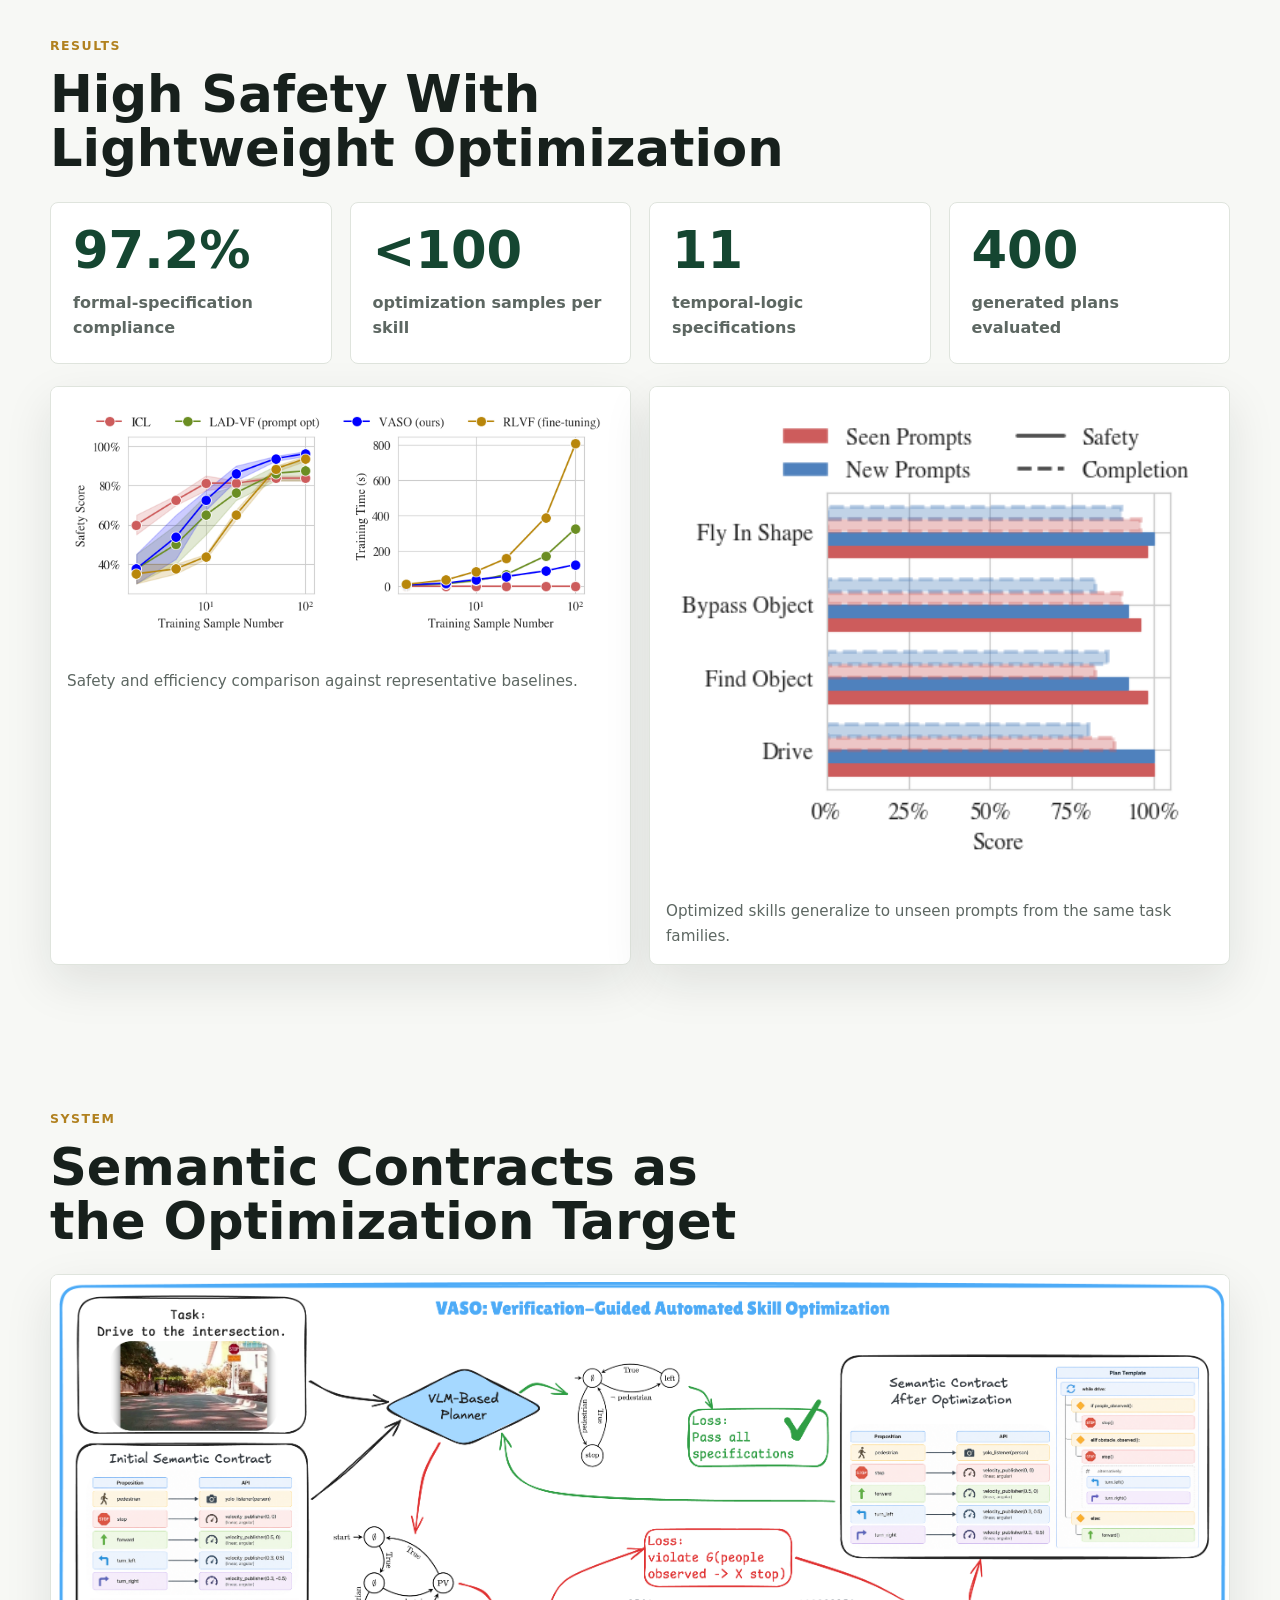
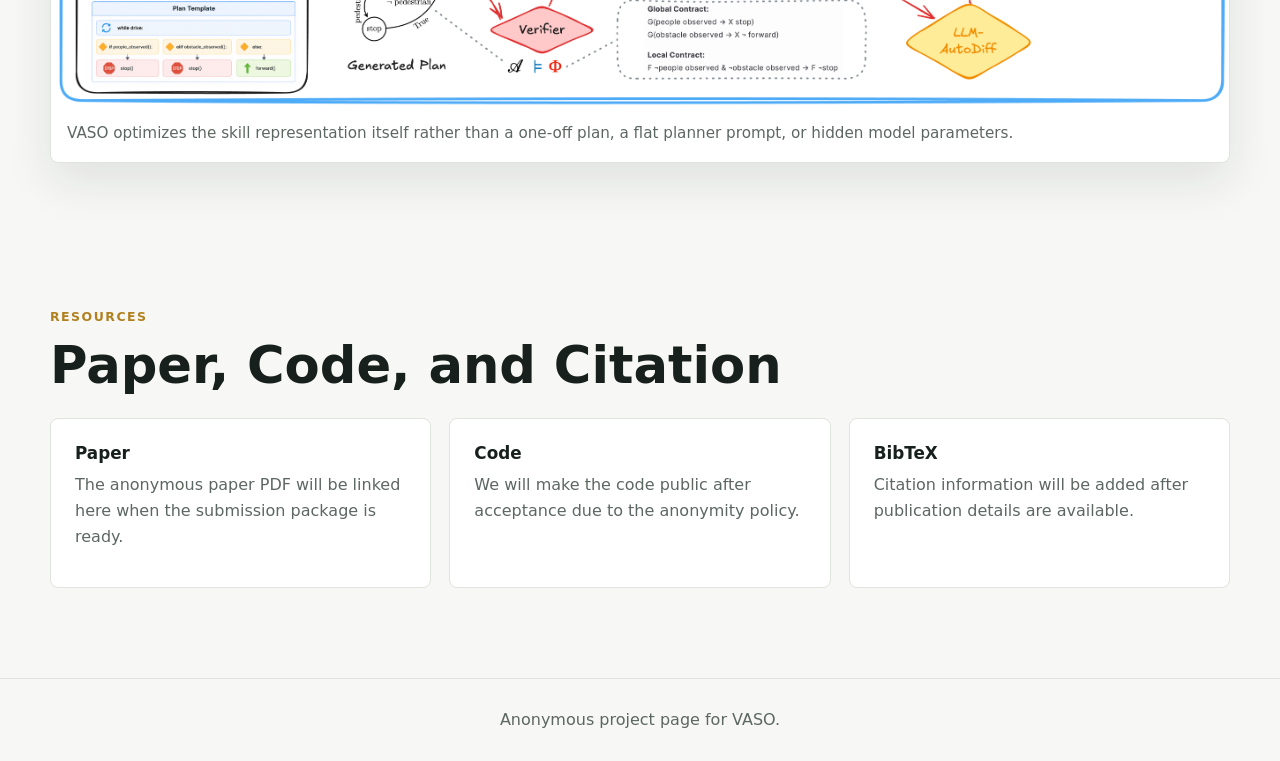
==== commit 170af398: "Add files via upload" ====
--- a/vaso-webpage/index.html
+++ b/vaso-webpage/index.html
@@ -105,6 +105,7 @@
               <strong>Before optimization.</strong>
               Execution derived from the initial skill violates the specification:
               "stop when a person is ahead."
+              <a class="video-download" href="Skill_Optimization/videos/indoor_demo_third_view_fail.mp4" download>Download video</a>
             </figcaption>
           </figure>
           <figure>
@@ -115,6 +116,7 @@
               <strong>After VASO.</strong>
               The optimized execution satisfies the specification:
               "stop when a person is ahead."
+              <a class="video-download" href="Skill_Optimization/videos/indoor_demo_third_view_succ.mp4" download>Download video</a>
             </figcaption>
           </figure>
           <figure>
@@ -124,6 +126,7 @@
             <figcaption>
               <strong>Clearpath Jackal.</strong>
               Skill-induced behavior is checked against temporal safety specifications.
+              <a class="video-download" href="Skill_Optimization/videos/jackal_camera_view.mp4" download>Download video</a>
             </figcaption>
           </figure>
           <figure>
@@ -133,6 +136,7 @@
             <figcaption>
               <strong>PX4 quadcopter.</strong>
               Velocity trajectories are refined through verifier feedback before execution.
+              <a class="video-download" href="Skill_Optimization/videos/drone.mp4" download>Download video</a>
             </figcaption>
           </figure>
         </div>
